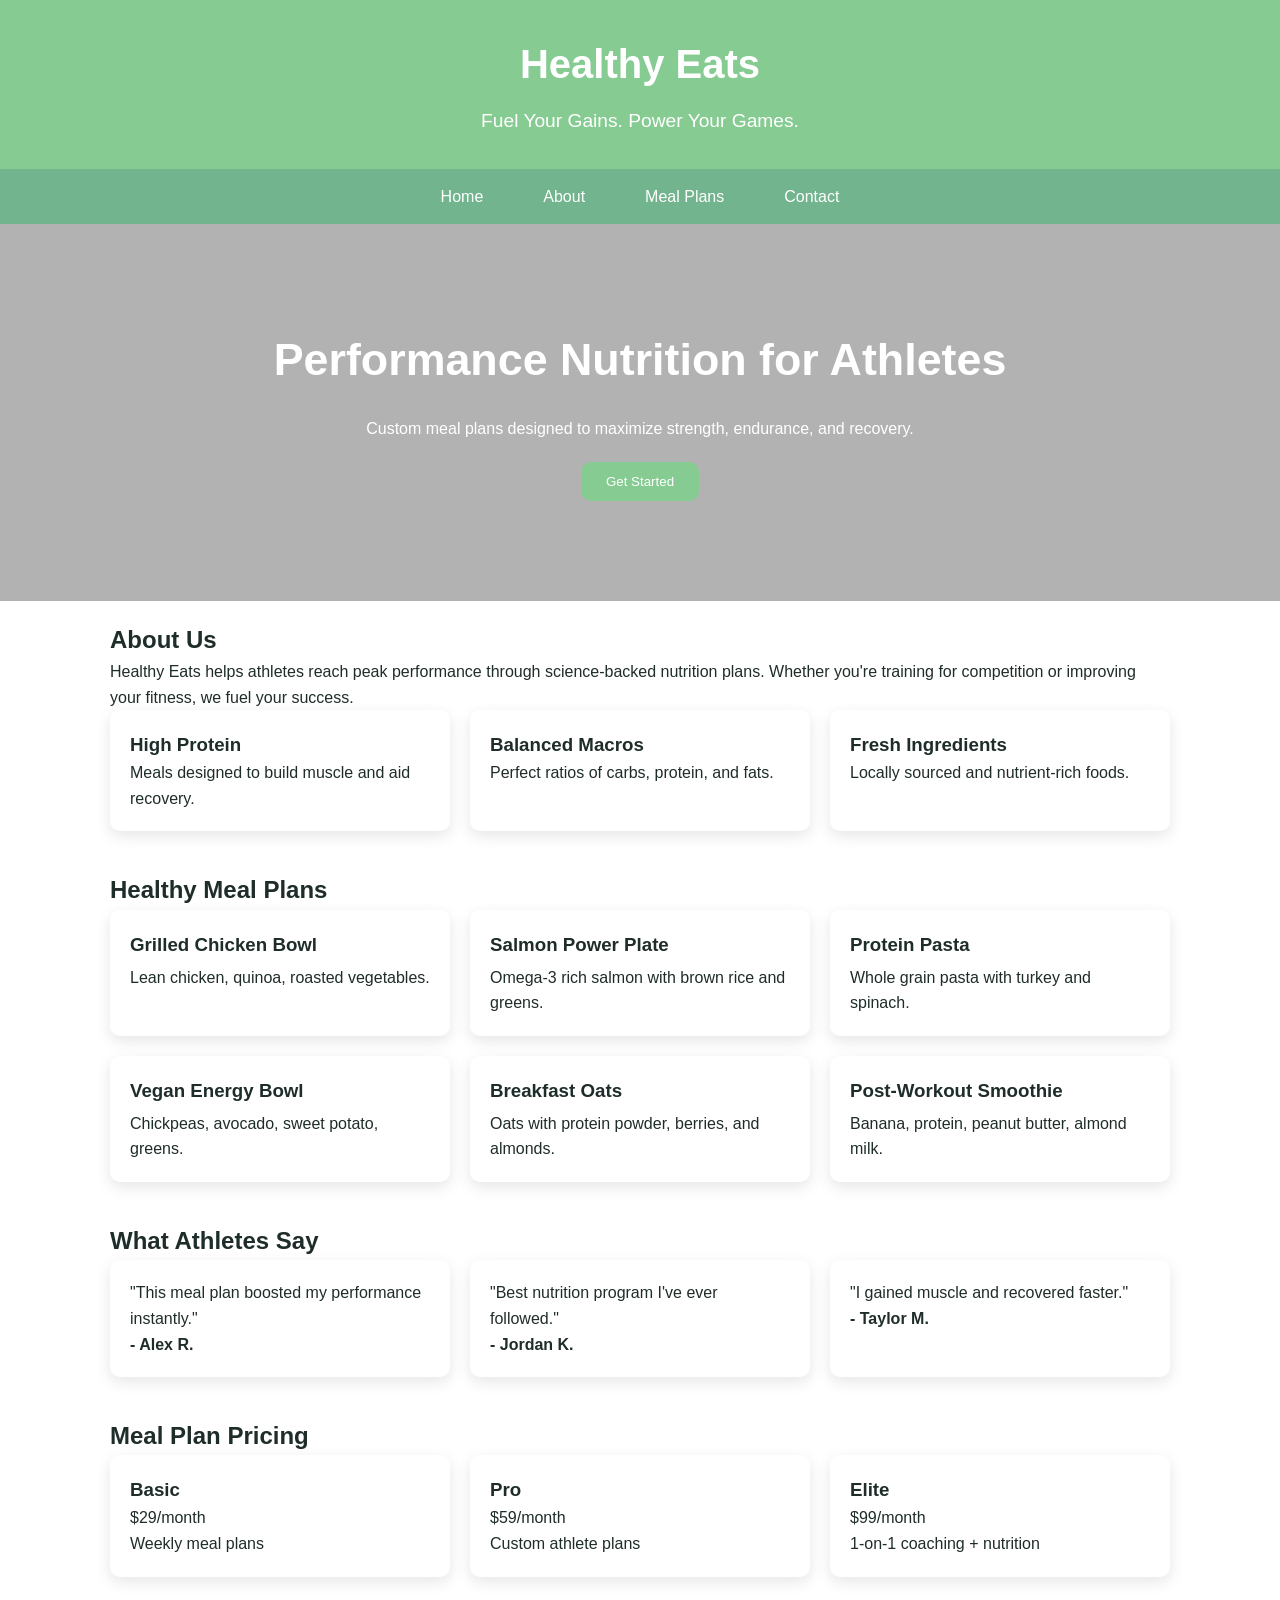
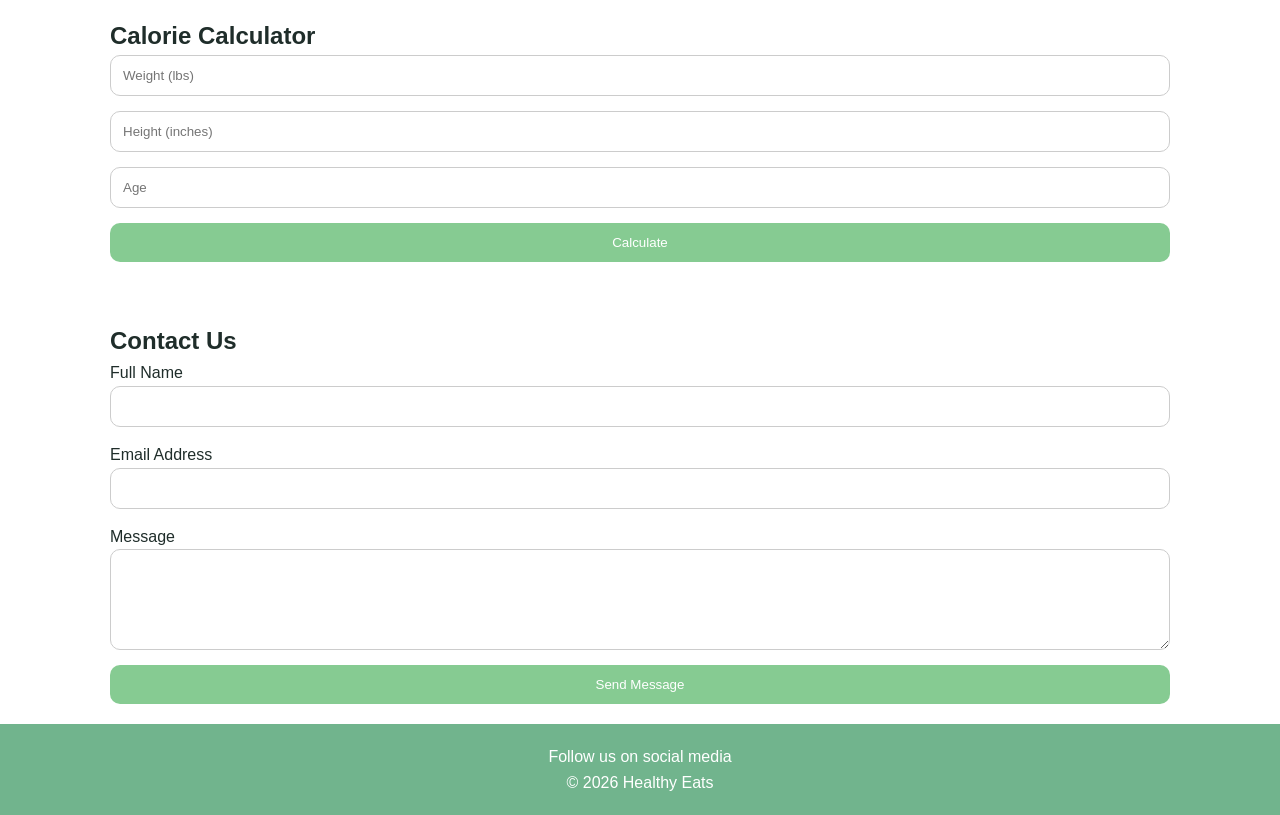
==== index.html @ be802cfe "Uploded original files" ====
<!DOCTYPE html>
<html lang="en">
<head>
    <meta charset="UTF-8">
    <meta name="viewport" content="width=device-width, initial-scale=1.0">
    <title>Healthy Eats</title>
    <link rel="stylesheet" href="style.css">
    <script defer src="script.js"></script>
</head>
<body>

<!-- HEADER -->
<header>
    <h1>Healthy Eats</h1>
    <p>Fuel Your Gains. Power Your Games.</p>
</header>

<!-- NAV -->
<nav>
    <ul>
        <li><a href="#home">Home</a></li>
        <li><a href="#about">About</a></li>
        <li><a href="#menu">Meal Plans</a></li>
        <li><a href="#contact">Contact</a></li>
    </ul>
</nav>

<main>

<!-- HERO -->
<section id="home" class="hero">
    <h2>Performance Nutrition for Athletes</h2>
    <p>Custom meal plans designed to maximize strength, endurance, and recovery.</p>
    <button class="btn">Get Started</button>
</section>

<!-- ABOUT -->
<section id="about" class="container">
    <h2>About Us</h2>
    <p>Healthy Eats helps athletes reach peak performance through science-backed nutrition plans. Whether you're training for competition or improving your fitness, we fuel your success.</p>

    <div class="grid grid-3">
        <div class="card">
            <h3>High Protein</h3>
            <p>Meals designed to build muscle and aid recovery.</p>
        </div>
        <div class="card">
            <h3>Balanced Macros</h3>
            <p>Perfect ratios of carbs, protein, and fats.</p>
        </div>
        <div class="card">
            <h3>Fresh Ingredients</h3>
            <p>Locally sourced and nutrient-rich foods.</p>
        </div>
    </div>
</section>

<!-- MENU -->
<section id="menu" class="container">
    <h2>Healthy Meal Plans</h2>

    <div class="grid grid-3">

        <div class="card menu-item">
            <h3>Grilled Chicken Bowl</h3>
            <p>Lean chicken, quinoa, roasted vegetables.</p>
        </div>

        <div class="card menu-item">
            <h3>Salmon Power Plate</h3>
            <p>Omega-3 rich salmon with brown rice and greens.</p>
        </div>

        <div class="card menu-item">
            <h3>Protein Pasta</h3>
            <p>Whole grain pasta with turkey and spinach.</p>
        </div>

        <div class="card menu-item">
            <h3>Vegan Energy Bowl</h3>
            <p>Chickpeas, avocado, sweet potato, greens.</p>
        </div>

        <div class="card menu-item">
            <h3>Breakfast Oats</h3>
            <p>Oats with protein powder, berries, and almonds.</p>
        </div>

        <div class="card menu-item">
            <h3>Post-Workout Smoothie</h3>
            <p>Banana, protein, peanut butter, almond milk.</p>
        </div>

    </div>
</section>
<!-- TESTIMONIALS -->
<section class="container" id="testimonials">
    <h2>What Athletes Say</h2>

    <div class="grid grid-3">
        <div class="card">
            <p>"This meal plan boosted my performance instantly."</p>
            <h4>- Alex R.</h4>
        </div>
        <div class="card">
            <p>"Best nutrition program I've ever followed."</p>
            <h4>- Jordan K.</h4>
        </div>
        <div class="card">
            <p>"I gained muscle and recovered faster."</p>
            <h4>- Taylor M.</h4>
        </div>
    </div>
</section>

<!-- PRICING -->
<section class="container" id="pricing">
    <h2>Meal Plan Pricing</h2>

    <div class="grid grid-3">
        <div class="card">
            <h3>Basic</h3>
            <p>$29/month</p>
            <p>Weekly meal plans</p>
        </div>

        <div class="card">
            <h3>Pro</h3>
            <p>$59/month</p>
            <p>Custom athlete plans</p>
        </div>

        <div class="card">
            <h3>Elite</h3>
            <p>$99/month</p>
            <p>1-on-1 coaching + nutrition</p>
        </div>
    </div>
</section>

<!-- CALCULATOR -->
<section class="container" id="calculator">
    <h2>Calorie Calculator</h2>

    <form id="calc-form">
        <input type="number" id="weight" placeholder="Weight (lbs)" required>
        <input type="number" id="height" placeholder="Height (inches)" required>
        <input type="number" id="age" placeholder="Age" required>

        <button class="btn" type="submit">Calculate</button>
    </form>

    <p id="result"></p>
</section>

<!-- CONTACT -->
<section id="contact" class="container">
    <h2>Contact Us</h2>

    <form>
        <label for="name">Full Name</label>
        <input id="name" type="text" required>

        <label for="email">Email Address</label>
        <input id="email" type="email" required>

        <label for="message">Message</label>
        <textarea id="message" rows="5"></textarea>

        <button class="btn" type="submit">Send Message</button>
    </form>
</section>

</main>

<!-- FOOTER -->
<footer>
    <p>Follow us on social media</p>
    <p>© 2026 Healthy Eats</p>
</footer>

</body>
</html>
---- style.css ----
:root {
    --primary: #86CB92;
    --secondary: #71B48D;
    --accent: #FFFFFF;
    --dark: #1f2d2a;
    --max-width: 1100px;
    --radius: 10px;
    --transition: 0.3s ease;
}


* {
    margin: 0;
    padding: 0;
    box-sizing: border-box;
}

body {
    font-family: 'Segoe UI', sans-serif;
    background: var(--accent);
    color: var(--dark);
    line-height: 1.6;
}


.container {
    max-width: var(--max-width);
    margin: auto;
    padding: 20px;
}

section {
    padding: 60px 20px;
}


header {
    background: var(--primary);
    color: var(--accent);
    text-align: center;
    padding: 2rem 1rem;
}

header h1 {
    font-size: 2.5rem;
}

header p {
    margin-top: 10px;
    font-size: 1.2rem;
}


nav {
    background: var(--secondary);
    position: sticky;
    top: 0;
    z-index: 1000;
}

nav ul {
    display: flex;
    justify-content: center;
    list-style: none;
}

nav li {
    margin: 0 15px;
}

nav a {
    display: block;
    padding: 15px;
    color: var(--accent);
    text-decoration: none;
    transition: var(--transition);
}

nav a:hover {
    background: var(--primary);
    border-radius: var(--radius);
}


.hero {
    text-align: center;
    background: linear-gradient(rgba(0,0,0,0.3), rgba(0,0,0,0.3)),
                url('athlete-meal.jpg') center/cover no-repeat;
    color: white;
    padding: 100px 20px;
}

.hero h2 {
    font-size: 2.8rem;
}

.hero p {
    margin: 20px 0;
}

.btn {
    background: var(--primary);
    color: var(--accent);
    padding: 12px 25px;
    border: none;
    border-radius: var(--radius);
    cursor: pointer;
    transition: var(--transition);
}

.btn:hover {
    background: var(--secondary);
}


.grid {
    display: grid;
    gap: 20px;
}

.grid-3 {
    grid-template-columns: repeat(3, 1fr);
}

.card {
    background: var(--accent);
    padding: 20px;
    border-radius: var(--radius);
    box-shadow: 0 5px 15px rgba(0,0,0,0.1);
    transition: var(--transition);
}

.card:hover {
    transform: translateY(-5px);
}


.menu-item h3 {
    margin-bottom: 5px;
}


form {
    display: flex;
    flex-direction: column;
}

input, textarea {
    padding: 12px;
    margin-bottom: 15px;
    border-radius: var(--radius);
    border: 1px solid #ccc;
}


footer {
    background: var(--secondary);
    color: var(--accent);
    text-align: center;
    padding: 20px;
}


@media (max-width: 768px) {
    .grid-3 {
        grid-template-columns: 1fr;
    }

    nav ul {
        flex-direction: column;
        text-align: center;
    }
}
/* =========================
   SCROLL ANIMATION
========================= */
.hidden {
    opacity: 0;
    transform: translateY(30px);
    transition: all 0.6s ease;
}

.show {
    opacity: 1;
    transform: translateY(0);
}

/* =========================
   ACTIVE NAV LINK
========================= */
nav a.active {
    background: var(--primary);
    border-radius: var(--radius);
}

/* =========================
   PRICING HIGHLIGHT
========================= */
.card:hover {
    transform: scale(1.05);
}

/* =========================
   CALCULATOR RESULT
========================= */
#result {
    margin-top: 20px;
    font-weight: bold;
}
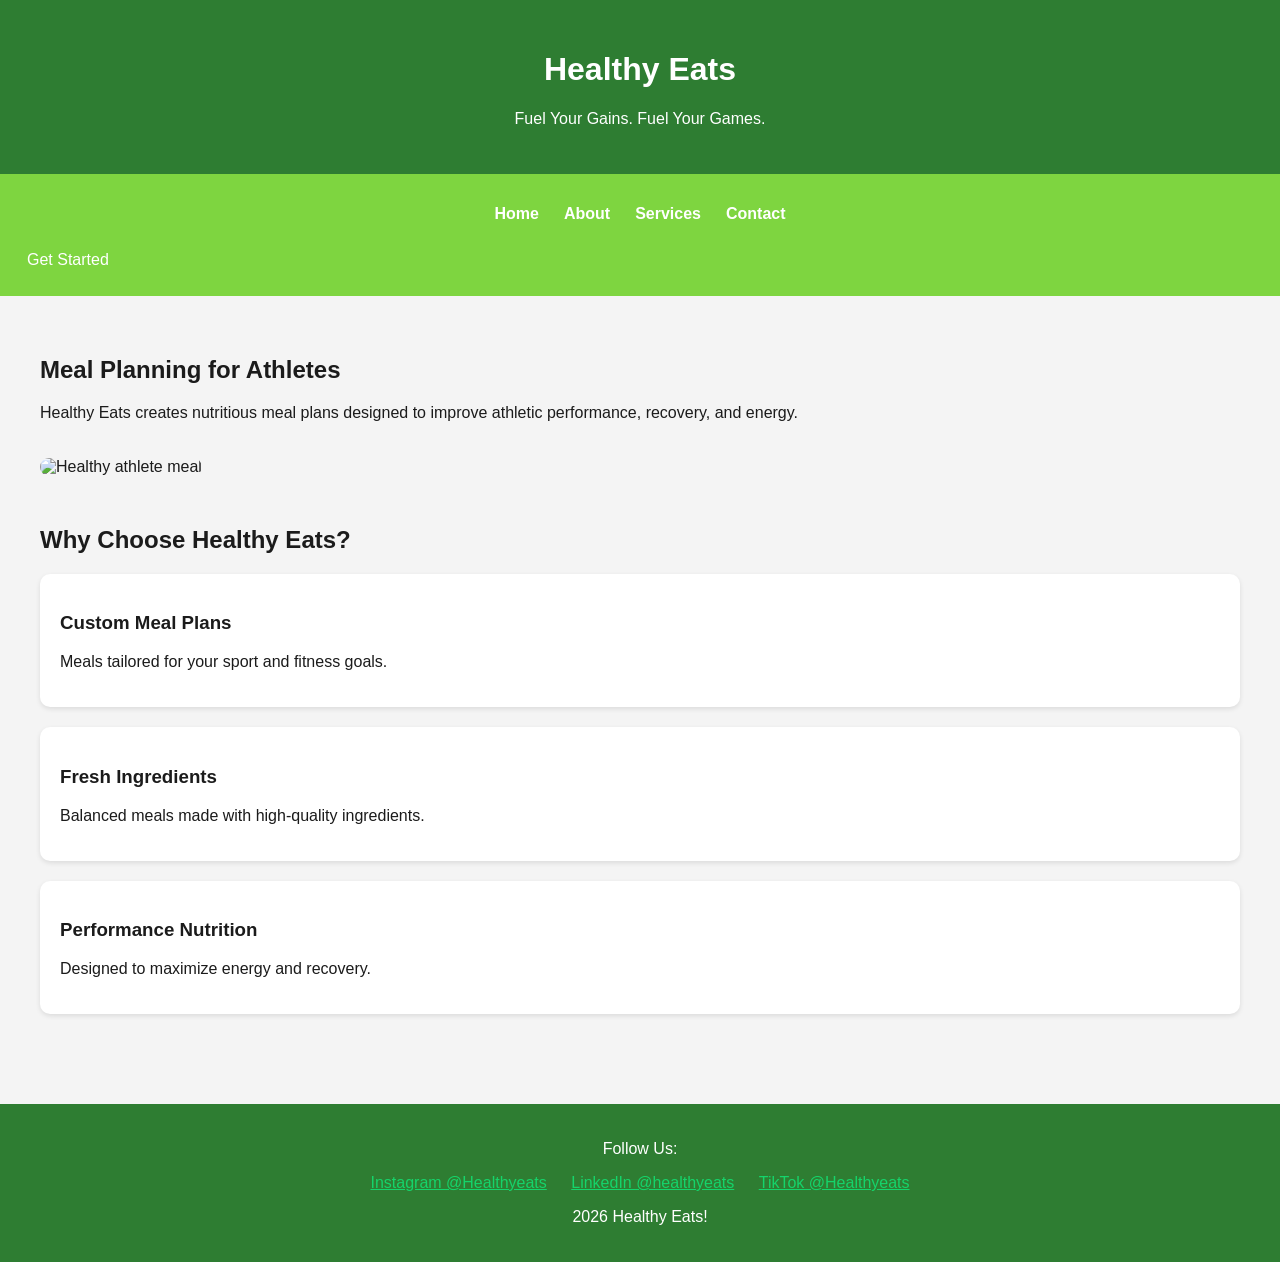
==== commit 4b6faf77: "New stuff" ====
--- a/index.html
+++ b/index.html
@@ -3,181 +3,71 @@
 <head>
     <meta charset="UTF-8">
     <meta name="viewport" content="width=device-width, initial-scale=1.0">
-    <title>Healthy Eats</title>
+    <title>Healthy Eats Home Page</title>
     <link rel="stylesheet" href="style.css">
-    <script defer src="script.js"></script>
 </head>
+
 <body>
 
-<!-- HEADER -->
 <header>
     <h1>Healthy Eats</h1>
-    <p>Fuel Your Gains. Power Your Games.</p>
+    <p>Fuel Your Gains. Fuel Your Games.</p>
 </header>
 
-<!-- NAV -->
 <nav>
     <ul>
-        <li><a href="#home">Home</a></li>
-        <li><a href="#about">About</a></li>
-        <li><a href="#menu">Meal Plans</a></li>
-        <li><a href="#contact">Contact</a></li>
+        <li><a href="index.html">Home</a></li>
+        <li><a href="about.html">About</a></li>
+        <li><a href="services.html">Services</a></li>
+        <li><a href="contact.html">Contact</a></li>
     </ul>
+    <button type="button"> Get Started</button>
 </nav>
 
 <main>
 
-<!-- HERO -->
-<section id="home" class="hero">
-    <h2>Performance Nutrition for Athletes</h2>
-    <p>Custom meal plans designed to maximize strength, endurance, and recovery.</p>
-    <button class="btn">Get Started</button>
+<section class="hero">
+    <h2>Meal Planning for Athletes</h2>
+
+    <p>
+        Healthy Eats creates nutritious meal plans designed
+        to improve athletic performance, recovery, and energy.
+    </p>
+
+    <img src="https://images.unsplash.com/photo-1490645935967-10de6ba17061"
+         alt="Healthy athlete meal">
 </section>
 
-<!-- ABOUT -->
-<section id="about" class="container">
-    <h2>About Us</h2>
-    <p>Healthy Eats helps athletes reach peak performance through science-backed nutrition plans. Whether you're training for competition or improving your fitness, we fuel your success.</p>
+<section>
+    <h2>Why Choose Healthy Eats?</h2>
 
-    <div class="grid grid-3">
-        <div class="card">
-            <h3>High Protein</h3>
-            <p>Meals designed to build muscle and aid recovery.</p>
-        </div>
-        <div class="card">
-            <h3>Balanced Macros</h3>
-            <p>Perfect ratios of carbs, protein, and fats.</p>
-        </div>
-        <div class="card">
-            <h3>Fresh Ingredients</h3>
-            <p>Locally sourced and nutrient-rich foods.</p>
-        </div>
-    </div>
-</section>
+    <article>
+        <h3>Custom Meal Plans</h3>
+        <p>Meals tailored for your sport and fitness goals.</p>
+    </article>
 
-<!-- MENU -->
-<section id="menu" class="container">
-    <h2>Healthy Meal Plans</h2>
+    <article>
+        <h3>Fresh Ingredients</h3>
+        <p>Balanced meals made with high-quality ingredients.</p>
+    </article>
 
-    <div class="grid grid-3">
-
-        <div class="card menu-item">
-            <h3>Grilled Chicken Bowl</h3>
-            <p>Lean chicken, quinoa, roasted vegetables.</p>
-        </div>
-
-        <div class="card menu-item">
-            <h3>Salmon Power Plate</h3>
-            <p>Omega-3 rich salmon with brown rice and greens.</p>
-        </div>
-
-        <div class="card menu-item">
-            <h3>Protein Pasta</h3>
-            <p>Whole grain pasta with turkey and spinach.</p>
-        </div>
-
-        <div class="card menu-item">
-            <h3>Vegan Energy Bowl</h3>
-            <p>Chickpeas, avocado, sweet potato, greens.</p>
-        </div>
-
-        <div class="card menu-item">
-            <h3>Breakfast Oats</h3>
-            <p>Oats with protein powder, berries, and almonds.</p>
-        </div>
-
-        <div class="card menu-item">
-            <h3>Post-Workout Smoothie</h3>
-            <p>Banana, protein, peanut butter, almond milk.</p>
-        </div>
-
-    </div>
-</section>
-<!-- TESTIMONIALS -->
-<section class="container" id="testimonials">
-    <h2>What Athletes Say</h2>
-
-    <div class="grid grid-3">
-        <div class="card">
-            <p>"This meal plan boosted my performance instantly."</p>
-            <h4>- Alex R.</h4>
-        </div>
-        <div class="card">
-            <p>"Best nutrition program I've ever followed."</p>
-            <h4>- Jordan K.</h4>
-        </div>
-        <div class="card">
-            <p>"I gained muscle and recovered faster."</p>
-            <h4>- Taylor M.</h4>
-        </div>
-    </div>
-</section>
-
-<!-- PRICING -->
-<section class="container" id="pricing">
-    <h2>Meal Plan Pricing</h2>
-
-    <div class="grid grid-3">
-        <div class="card">
-            <h3>Basic</h3>
-            <p>$29/month</p>
-            <p>Weekly meal plans</p>
-        </div>
-
-        <div class="card">
-            <h3>Pro</h3>
-            <p>$59/month</p>
-            <p>Custom athlete plans</p>
-        </div>
-
-        <div class="card">
-            <h3>Elite</h3>
-            <p>$99/month</p>
-            <p>1-on-1 coaching + nutrition</p>
-        </div>
-    </div>
-</section>
-
-<!-- CALCULATOR -->
-<section class="container" id="calculator">
-    <h2>Calorie Calculator</h2>
-
-    <form id="calc-form">
-        <input type="number" id="weight" placeholder="Weight (lbs)" required>
-        <input type="number" id="height" placeholder="Height (inches)" required>
-        <input type="number" id="age" placeholder="Age" required>
-
-        <button class="btn" type="submit">Calculate</button>
-    </form>
-
-    <p id="result"></p>
-</section>
-
-<!-- CONTACT -->
-<section id="contact" class="container">
-    <h2>Contact Us</h2>
-
-    <form>
-        <label for="name">Full Name</label>
-        <input id="name" type="text" required>
-
-        <label for="email">Email Address</label>
-        <input id="email" type="email" required>
-
-        <label for="message">Message</label>
-        <textarea id="message" rows="5"></textarea>
-
-        <button class="btn" type="submit">Send Message</button>
-    </form>
+    <article>
+        <h3>Performance Nutrition</h3>
+        <p>Designed to maximize energy and recovery.</p>
+    </article>
 </section>
 
 </main>
 
-<!-- FOOTER -->
 <footer>
-    <p>Follow us on social media</p>
-    <p>© 2026 Healthy Eats</p>
+    <p>Follow Us:</p>
+
+    <a href="#">Instagram @Healthyeats</a>
+    <a href="#">LinkedIn @healthyeats</a>
+    <a href="#">TikTok @Healthyeats</a>
+
+    <p>2026 Healthy Eats!</p>
 </footer>
-
 </body>
-</html>+</html>
+<!DOCTYPE html>
--- a/style.css
+++ b/style.css
@@ -1,210 +1,113 @@
 
 :root {
-    --primary: #86CB92;
-    --secondary: #71B48D;
-    --accent: #FFFFFF;
-    --dark: #1f2d2a;
-    --max-width: 1100px;
-    --radius: 10px;
-    --transition: 0.3s ease;
+    --primary-color: #2e7d32;
+    --secondary-color: #7ed540;
+    --light-color: #f4f4f4;
+    --dark-color: #1b1b1b;
 }
 
 
-* {
+body {
+    font-family: Arial, sans-serif;
     margin: 0;
-    padding: 0;
-    box-sizing: border-box;
-}
-
-body {
-    font-family: 'Segoe UI', sans-serif;
-    background: var(--accent);
-    color: var(--dark);
-    line-height: 1.6;
-}
-
-
-.container {
-    max-width: var(--max-width);
-    margin: auto;
-    padding: 20px;
-}
-
-section {
-    padding: 60px 20px;
+    background-color: var(--light-color);
+    color: var(--dark-color);
 }
 
 
 header {
-    background: var(--primary);
-    color: var(--accent);
+    background-color: var(--primary-color);
+    color: white;
     text-align: center;
-    padding: 2rem 1rem;
-}
-
-header h1 {
-    font-size: 2.5rem;
-}
-
-header p {
-    margin-top: 10px;
-    font-size: 1.2rem;
+    padding: 30px;
 }
 
 
 nav {
-    background: var(--secondary);
-    position: sticky;
-    top: 0;
-    z-index: 1000;
+    background-color: var(--secondary-color);
+    padding: 15px;
 }
 
 nav ul {
+    list-style: none;
     display: flex;
     justify-content: center;
-    list-style: none;
-}
-
-nav li {
-    margin: 0 15px;
+    gap: 25px;
+    padding: 0;
 }
 
 nav a {
-    display: block;
-    padding: 15px;
-    color: var(--accent);
+    color: white;
     text-decoration: none;
-    transition: var(--transition);
+    font-weight: bold;
 }
 
 nav a:hover {
-    background: var(--primary);
-    border-radius: var(--radius);
+    text-decoration: underline;
+}
+
+main {
+    padding: 40px;
 }
 
 
-.hero {
-    text-align: center;
-    background: linear-gradient(rgba(0,0,0,0.3), rgba(0,0,0,0.3)),
-                url('athlete-meal.jpg') center/cover no-repeat;
-    color: white;
-    padding: 100px 20px;
-}
-
-.hero h2 {
-    font-size: 2.8rem;
-}
-
-.hero p {
-    margin: 20px 0;
-}
-
-.btn {
-    background: var(--primary);
-    color: var(--accent);
-    padding: 12px 25px;
-    border: none;
-    border-radius: var(--radius);
-    cursor: pointer;
-    transition: var(--transition);
-}
-
-.btn:hover {
-    background: var(--secondary);
+section {
+    margin-bottom: 50px;
 }
 
 
-.grid {
-    display: grid;
-    gap: 20px;
-}
-
-.grid-3 {
-    grid-template-columns: repeat(3, 1fr);
-}
-
-.card {
-    background: var(--accent);
-    padding: 20px;
-    border-radius: var(--radius);
-    box-shadow: 0 5px 15px rgba(0,0,0,0.1);
-    transition: var(--transition);
-}
-
-.card:hover {
-    transform: translateY(-5px);
+img {
+    width: 100%;
+    max-width: 700px;
+    border-radius: 10px;
+    margin-top: 20px;
 }
 
 
-.menu-item h3 {
-    margin-bottom: 5px;
+article {
+    background-color: white;
+    padding: 20px;
+    margin-top: 20px;
+    border-radius: 10px;
+    box-shadow: 0 2px 5px rgba(0,0,0,0.1);
 }
 
 
 form {
     display: flex;
     flex-direction: column;
+    max-width: 500px;
 }
 
-input, textarea {
+input,
+textarea {
     padding: 12px;
     margin-bottom: 15px;
-    border-radius: var(--radius);
     border: 1px solid #ccc;
+}
+
+button {
+    background-color: var(--secondary-color);
+    color: white;
+    border: none;
+    padding: 12px;
+    cursor: pointer;
+    font-size: 16px;
+}
+
+button:hover {
+    background-color: var(--primary-color);
 }
 
 
 footer {
-    background: var(--secondary);
-    color: var(--accent);
+    background-color: var(--primary-color);
+    color: white;
     text-align: center;
     padding: 20px;
 }
 
-
-@media (max-width: 768px) {
-    .grid-3 {
-        grid-template-columns: 1fr;
-    }
-
-    nav ul {
-        flex-direction: column;
-        text-align: center;
-    }
-}
-/* =========================
-   SCROLL ANIMATION
-========================= */
-.hidden {
-    opacity: 0;
-    transform: translateY(30px);
-    transition: all 0.6s ease;
-}
-
-.show {
-    opacity: 1;
-    transform: translateY(0);
-}
-
-/* =========================
-   ACTIVE NAV LINK
-========================= */
-nav a.active {
-    background: var(--primary);
-    border-radius: var(--radius);
-}
-
-/* =========================
-   PRICING HIGHLIGHT
-========================= */
-.card:hover {
-    transform: scale(1.05);
-}
-
-/* =========================
-   CALCULATOR RESULT
-========================= */
-#result {
-    margin-top: 20px;
-    font-weight: bold;
+footer a {
+    color: #15d46b;
+    margin: 0 10px;
 }
